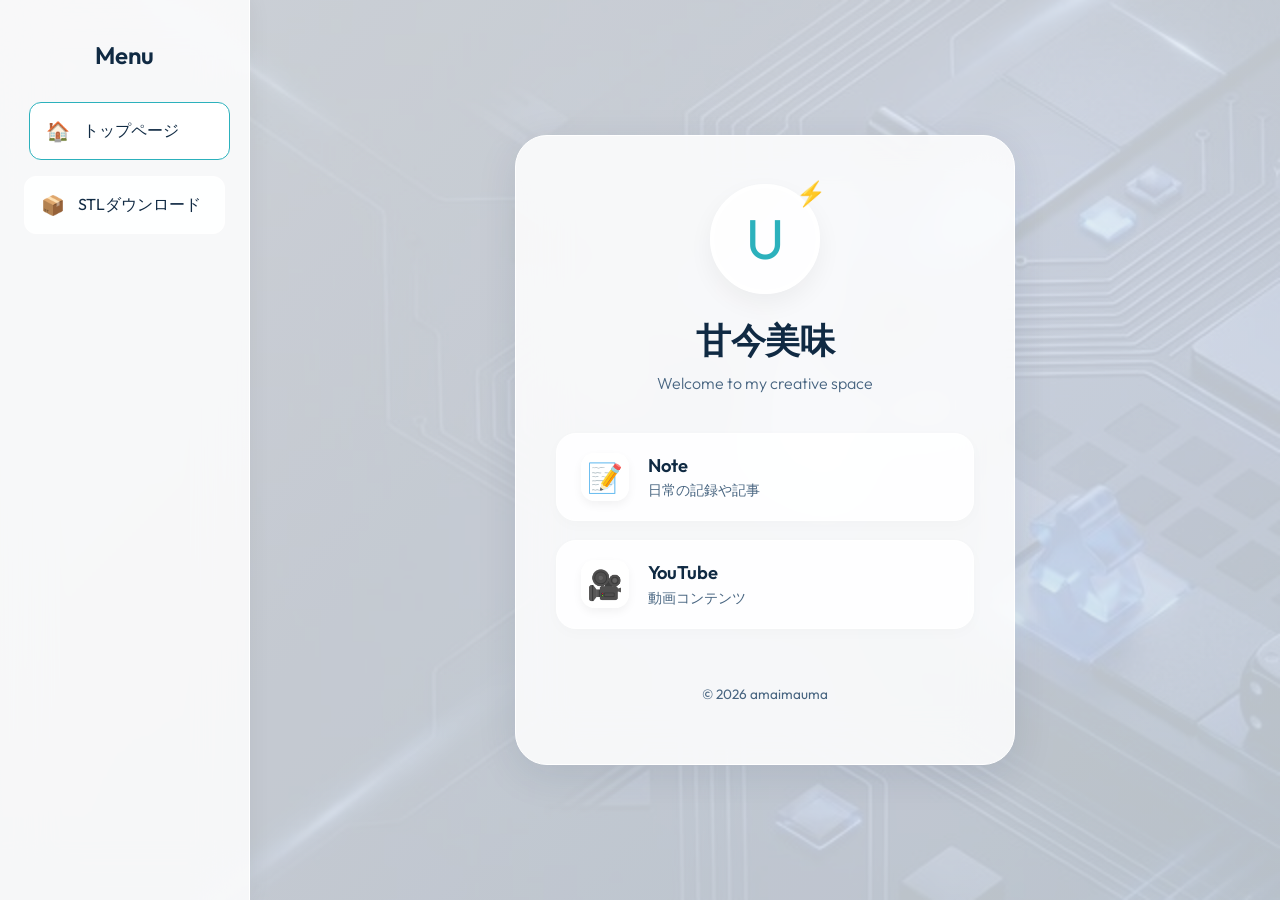
==== index.html @ 66b207bc "STLファイルのダウンロードページ追加" ====
<!DOCTYPE html>
<html lang="ja">

<head>
  <meta charset="UTF-8">
  <meta name="viewport" content="width=device-width, initial-scale=1.0">
  <title>甘今美味の個人サイト</title>
  <link rel="icon" type="image/png" href="favicon.png">
  <link rel="stylesheet" href="style.css">
  <link href="https://fonts.googleapis.com/css2?family=Outfit:wght@300;400;600&display=swap" rel="stylesheet">
</head>

<body>
  <!-- 背景画像 -->
  <div class="background"></div>
  <div class="app-wrapper">
    <aside class="sidebar">
      <h2 class="sidebar-title">Menu</h2>
      <nav>
        <ul class="nav-links">
          <li><a href="index.html" class="active"><span class="nav-icon">🏠</span> トップページ</a></li>
          <li><a href="stl.html"><span class="nav-icon">📦</span> STLダウンロード</a></li>
        </ul>
      </nav>
    </aside>

    <main class="main-content">
      <div class="container">
        <header>
          <div class="profile-img">
            <span>U</span>
          </div>
          <h1>甘今美味</h1>
          <p class="subtitle">Welcome to my creative space</p>
        </header>

        <main>
          <ul class="links" id="links"></ul>
        </main>

        <footer>
          <p>© 2026 amaimauma</p>
        </footer>
    </main>
  </div>

  <script>
    const links = [
      { name: "Note", url: "https://note.com/umeda1230", desc: "日常の記録や記事", icon: "📝" },
      { name: "YouTube", url: "https://www.youtube.com/@uma1230-xxxe/videos", desc: "動画コンテンツ", icon: "🎥" }
    ];

    const container = document.getElementById('links');
    links.forEach((link, index) => {
      const li = document.createElement('li');
      li.className = 'link-item';
      li.style.animationDelay = `${index * 0.15}s`;

      const a = document.createElement('a');
      a.href = link.url;
      a.target = '_blank';
      a.rel = 'noopener noreferrer';

      const iconSpan = document.createElement('span');
      iconSpan.className = 'link-icon';
      iconSpan.textContent = link.icon || '🔗';

      const contentDiv = document.createElement('div');
      contentDiv.className = 'link-content';

      const title = document.createElement('h2');
      title.textContent = link.name;

      const desc = document.createElement('p');
      desc.textContent = link.desc || '';

      contentDiv.appendChild(title);
      contentDiv.appendChild(desc);

      a.appendChild(iconSpan);
      a.appendChild(contentDiv);
      li.appendChild(a);
      container.appendChild(li);
    });
  </script>
</body>

</html>
---- style.css ----
/* Global Styles */
:root {
  --bg-gradient: linear-gradient(135deg, #f0f4f8 0%, #d9e2ec 100%);
  --text-main: #102a43;
  --text-muted: #486581;
  --glass-bg: rgba(255, 255, 255, 0.85);
  --glass-border: rgba(255, 255, 255, 1);
  --glass-shadow: 0 10px 40px rgba(16, 42, 67, 0.1);
  --accent: #2cb1bc;
  --link-bg: rgba(255, 255, 255, 0.9);
  --link-hover-bg: rgba(255, 255, 255, 1);
}

@media (prefers-color-scheme: dark) {
  :root {
    --bg-gradient: linear-gradient(135deg, #091321 0%, #030812 100%);
    --text-main: #f0f4f8;
    --text-muted: #9fb3c8;
    --glass-bg: rgba(16, 25, 40, 0.6);
    --glass-border: rgba(255, 255, 255, 0.15);
    --glass-shadow: 0 10px 40px rgba(0, 0, 0, 0.8);
    --accent: #62dced;
    --link-bg: rgba(20, 35, 55, 0.7);
    --link-hover-bg: rgba(30, 50, 75, 0.9);
  }
}

* {
  box-sizing: border-box;
}

html,
body {
  margin: 0;
  padding: 0;
  font-family: 'Outfit', sans-serif;
  background: var(--bg-gradient);
  color: var(--text-main);
  min-height: 100vh;
  overflow-x: hidden;
  position: relative;
  transition: background 0.5s ease;
}

/* Background Image */
.background {
  position: fixed;
  top: 0;
  left: 0;
  width: 100vw;
  height: 100vh;
  z-index: 0;
  pointer-events: none;
  background-image: url('assets/tech_bg.png');
  background-size: cover;
  background-position: center;
  background-repeat: no-repeat;
  opacity: 0.15;
}

@media (prefers-color-scheme: dark) {
  .background {
    opacity: 0.4;
  }
}

/* Container */
.container {
  width: 100%;
  max-width: 500px;
  background: var(--glass-bg);
  backdrop-filter: blur(25px);
  -webkit-backdrop-filter: blur(25px);
  border: 1px solid var(--glass-border);
  border-radius: 32px;
  padding: 3rem 2.5rem;
  box-shadow: var(--glass-shadow);
  text-align: center;
  z-index: 1;
  animation: fadeIn 1.2s cubic-bezier(0.2, 0.8, 0.2, 1);
  position: relative;
  overflow: hidden;
}

@keyframes fadeIn {
  from {
    opacity: 0;
    transform: translateY(40px) scale(0.95);
  }

  to {
    opacity: 1;
    transform: translateY(0) scale(1);
  }
}

/* Header */
.profile-img {
  width: 110px;
  height: 110px;
  margin: 0 auto 1.5rem;
  border-radius: 50%;
  background: var(--glass-bg);
  display: flex;
  justify-content: center;
  align-items: center;
  font-size: 3.5rem;
  color: var(--accent);
  box-shadow: 0 10px 25px rgba(0, 0, 0, 0.05);
  border: 4px solid var(--glass-border);
  position: relative;
  transition: transform 0.4s ease;
}

.profile-img:hover {
  transform: rotate(5deg) scale(1.05);
}

.profile-img::before {
  content: '⚡';
  /* Tech/Game Icon */
  position: absolute;
  top: -10px;
  right: -10px;
  font-size: 1.5rem;
  animation: pulse 2s infinite alternate;
}

@keyframes pulse {
  from {
    transform: scale(1);
  }

  to {
    transform: scale(1.2);
  }
}

h1 {
  font-size: 2.2rem;
  margin: 0 0 0.5rem;
  font-weight: 600;
  letter-spacing: -0.5px;
}

.subtitle {
  margin: 0 0 2.5rem;
  font-size: 1rem;
  color: var(--text-muted);
  font-weight: 300;
}

/* Links */
ul.links {
  list-style: none;
  padding: 0;
  margin: 0;
  display: flex;
  flex-direction: column;
  gap: 1.2rem;
}

li.link-item {
  opacity: 0;
  animation: slideUp 0.8s cubic-bezier(0.2, 0.8, 0.2, 1) forwards;
}

@keyframes slideUp {
  from {
    opacity: 0;
    transform: translateY(20px);
  }

  to {
    opacity: 1;
    transform: translateY(0);
  }
}

li.link-item a {
  display: flex;
  align-items: center;
  background: var(--link-bg);
  border: 1px solid var(--glass-border);
  border-radius: 20px;
  padding: 1.2rem 1.5rem;
  text-decoration: none;
  color: var(--text-main);
  transition: all 0.3s cubic-bezier(0.25, 0.8, 0.25, 1);
  position: relative;
  text-align: left;
  box-shadow: 0 4px 15px rgba(0, 0, 0, 0.02);
  overflow: hidden;
}

li.link-item a:hover {
  transform: translateY(-5px);
  box-shadow: 0 15px 30px rgba(0, 0, 0, 0.08);
  background: var(--link-hover-bg);
  border-color: var(--accent);
}

/* Ripple effect on hover */
li.link-item a::after {
  content: '';
  position: absolute;
  top: 50%;
  left: 50%;
  width: 0;
  height: 0;
  background: radial-gradient(circle, rgba(255, 255, 255, 0.6) 0%, transparent 70%);
  transform: translate(-50%, -50%);
  border-radius: 50%;
  opacity: 0;
  transition: width 0.6s ease, height 0.6s ease, opacity 0.6s ease;
  z-index: 0;
}

@media (prefers-color-scheme: dark) {
  li.link-item a::after {
    background: radial-gradient(circle, rgba(98, 220, 237, 0.15) 0%, transparent 70%);
  }
}

li.link-item a:hover::after {
  width: 350px;
  height: 350px;
  opacity: 1;
}

.link-icon,
.link-content {
  position: relative;
  z-index: 1;
}

.link-icon {
  font-size: 1.8rem;
  margin-right: 1.2rem;
  display: flex;
  align-items: center;
  justify-content: center;
  width: 48px;
  height: 48px;
  background: var(--glass-bg);
  border-radius: 14px;
  box-shadow: 0 4px 10px rgba(0, 0, 0, 0.05);
  transition: transform 0.3s ease;
}

li.link-item a:hover .link-icon {
  transform: scale(1.1) rotate(-5deg);
}

.link-content {
  flex: 1;
}

li.link-item h2 {
  font-size: 1.15rem;
  margin: 0 0 0.3rem;
  font-weight: 600;
}

li.link-item p {
  margin: 0;
  font-size: 0.9rem;
  color: var(--text-muted);
  font-weight: 300;
}

/* Footer */
footer {
  margin-top: 3.5rem;
  font-size: 0.85rem;
  color: var(--text-muted);
}

/* Responsive */
@media (max-width: 480px) {
  .container {
    padding: 2.5rem 1.5rem;
    border-radius: 24px;
  }

  h1 {
    font-size: 1.8rem;
  }

  .profile-img {
    width: 90px;
    height: 90px;
    font-size: 2.8rem;
    margin-bottom: 1rem;
  }

  li.link-item a {
    padding: 1rem;
  }

  .link-icon {
    width: 40px;
    height: 40px;
    font-size: 1.5rem;
    margin-right: 1rem;
  }
}

/* App Layout & Sidebar */
.app-wrapper {
  display: flex;
  width: 100vw;
  min-height: 100vh;
  position: relative;
  z-index: 1;
}

.sidebar {
  width: 250px;
  background: var(--glass-bg);
  backdrop-filter: blur(25px);
  -webkit-backdrop-filter: blur(25px);
  border-right: 1px solid var(--glass-border);
  padding: 2.5rem 1.5rem;
  box-shadow: 2px 0 20px rgba(0, 0, 0, 0.05);
  display: flex;
  flex-direction: column;
  z-index: 2;
}

.sidebar-title {
  font-size: 1.5rem;
  font-weight: 600;
  margin-top: 0;
  margin-bottom: 2rem;
  text-align: center;
  color: var(--text-main);
}

.nav-links {
  list-style: none;
  padding: 0;
  margin: 0;
  display: flex;
  flex-direction: column;
  gap: 1rem;
}

.nav-links li a {
  display: flex;
  align-items: center;
  padding: 1rem;
  text-decoration: none;
  color: var(--text-main);
  background: var(--link-bg);
  border: 1px solid var(--glass-border);
  border-radius: 12px;
  transition: all 0.3s ease;
  font-weight: 400;
}

.nav-links li a:hover,
.nav-links li a.active {
  background: var(--link-hover-bg);
  border-color: var(--accent);
  transform: translateX(5px);
}

.nav-icon {
  margin-right: 0.8rem;
  font-size: 1.2rem;
}

.main-content {
  flex: 1;
  display: flex;
  justify-content: center;
  align-items: center;
  padding: 2rem;
  position: relative;
  z-index: 1;
}

/* Download Section */
.download-section {
  text-align: left;
  margin-top: 2rem;
  background: rgba(255, 255, 255, 0.4);
  padding: 1.5rem;
  border-radius: 16px;
  border: 1px solid var(--glass-border);
}

@media (prefers-color-scheme: dark) {
  .download-section {
    background: rgba(0, 0, 0, 0.2);
  }
}

.download-section h2 {
  font-size: 1.2rem;
  margin-top: 0;
  margin-bottom: 0.5rem;
}

.download-section p {
  font-size: 0.95rem;
  color: var(--text-muted);
  line-height: 1.5;
  margin-bottom: 1.5rem;
}

.download-btn {
  display: inline-block;
  background: var(--accent);
  color: #fff;
  padding: 1rem 1.5rem;
  border-radius: 12px;
  text-decoration: none;
  font-weight: 600;
  transition: all 0.3s ease;
  box-shadow: 0 4px 15px rgba(44, 177, 188, 0.3);
  text-align: center;
  width: 100%;
}

.download-btn:hover {
  transform: translateY(-2px);
  box-shadow: 0 6px 20px rgba(44, 177, 188, 0.4);
}

/* Responsive tweaks */
@media (max-width: 768px) {
  .app-wrapper {
    flex-direction: column;
  }

  .sidebar {
    width: 100%;
    border-right: none;
    border-bottom: 1px solid var(--glass-border);
    padding: 1.5rem;
  }

  .nav-links {
    flex-direction: row;
    justify-content: center;
    flex-wrap: wrap;
  }

  .nav-links li a {
    padding: 0.8rem 1.2rem;
  }

  .main-content {
    padding: 1rem;
  }
}
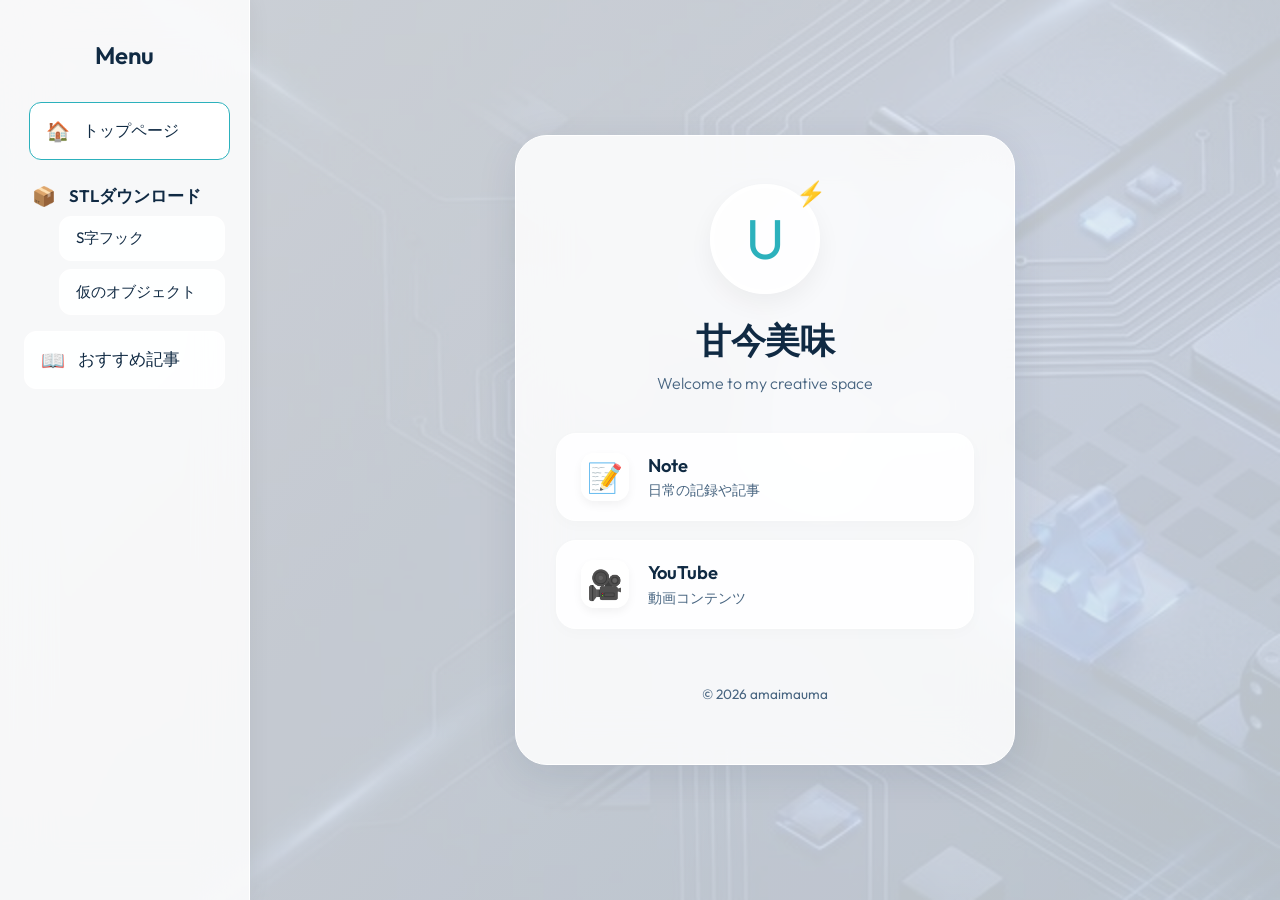
==== commit 9af66eb0: "noteの記事一覧ページを作成" ====
--- a/index.html
+++ b/index.html
@@ -19,7 +19,16 @@
       <nav>
         <ul class="nav-links">
           <li><a href="index.html" class="active"><span class="nav-icon">🏠</span> トップページ</a></li>
-          <li><a href="stl.html"><span class="nav-icon">📦</span> STLダウンロード</a></li>
+          <li class="nav-group">
+            <div class="nav-group-title"><span class="nav-icon">📦</span> STLダウンロード</div>
+            <ul class="sub-nav-links">
+              <li><a href="stl.html">S字フック</a></li>
+              <li><a href="dummy.html">仮のオブジェクト</a></li>
+            </ul>
+          </li>
+          <li class="nav-group">
+            <a href="articles.html" class="nav-group-title"><span class="nav-icon">📖</span> おすすめ記事</a>
+          </li>
         </ul>
       </nav>
     </aside>
@@ -44,6 +53,7 @@
     </main>
   </div>
 
+  <script src="articles.js"></script>
   <script>
     const links = [
       { name: "Note", url: "https://note.com/umeda1230", desc: "日常の記録や記事", icon: "📝" },
--- a/style.css
+++ b/style.css
@@ -371,6 +371,40 @@
   font-size: 1.2rem;
 }
 
+.nav-group {
+  display: flex;
+  flex-direction: column;
+}
+
+.nav-group-title {
+  display: flex;
+  align-items: center;
+  padding: 0.5rem 1rem 0.5rem 0.5rem;
+  color: var(--text-main);
+  font-weight: 600;
+  font-size: 1.05rem;
+  text-decoration: none;
+  transition: all 0.3s ease;
+}
+
+a.nav-group-title:hover {
+  color: var(--accent);
+}
+
+.sub-nav-links {
+  list-style: none;
+  padding: 0 0 0 2.2rem;
+  margin: 0;
+  display: flex;
+  flex-direction: column;
+  gap: 0.5rem;
+}
+
+.sub-nav-links li a {
+  padding: 0.7rem 1rem;
+  font-size: 0.95rem;
+}
+
 .main-content {
   flex: 1;
   display: flex;
@@ -455,4 +489,64 @@
   .main-content {
     padding: 1rem;
   }
+}
+
+/* Articles Page Grid */
+.articles-grid {
+  display: flex;
+  flex-direction: column;
+  gap: 1rem;
+  margin-top: 2rem;
+  width: 100%;
+}
+
+.article-card {
+  display: flex;
+  flex-direction: row;
+  align-items: center;
+  gap: 1.2rem;
+  background: var(--link-bg);
+  border: 1px solid var(--glass-border);
+  border-radius: 16px;
+  padding: 1rem;
+  text-decoration: none;
+  color: var(--text-main);
+  transition: all 0.3s ease;
+  box-shadow: 0 4px 15px rgba(0, 0, 0, 0.02);
+  text-align: left;
+}
+
+.article-card:hover {
+  transform: translateY(-3px);
+  background: var(--link-hover-bg);
+  border-color: var(--accent);
+}
+
+.article-thumbnail {
+  width: 100px;
+  height: 70px;
+  object-fit: cover;
+  border-radius: 8px;
+  flex-shrink: 0;
+  background: var(--glass-bg);
+}
+
+.article-info {
+  display: flex;
+  flex-direction: column;
+  justify-content: center;
+  flex: 1;
+}
+
+.article-card h3 {
+  margin: 0 0 0.4rem 0;
+  font-size: 1.05rem;
+  font-weight: 600;
+  line-height: 1.4;
+}
+
+.article-date {
+  font-size: 0.85rem;
+  color: var(--text-muted);
+  margin: 0;
 }
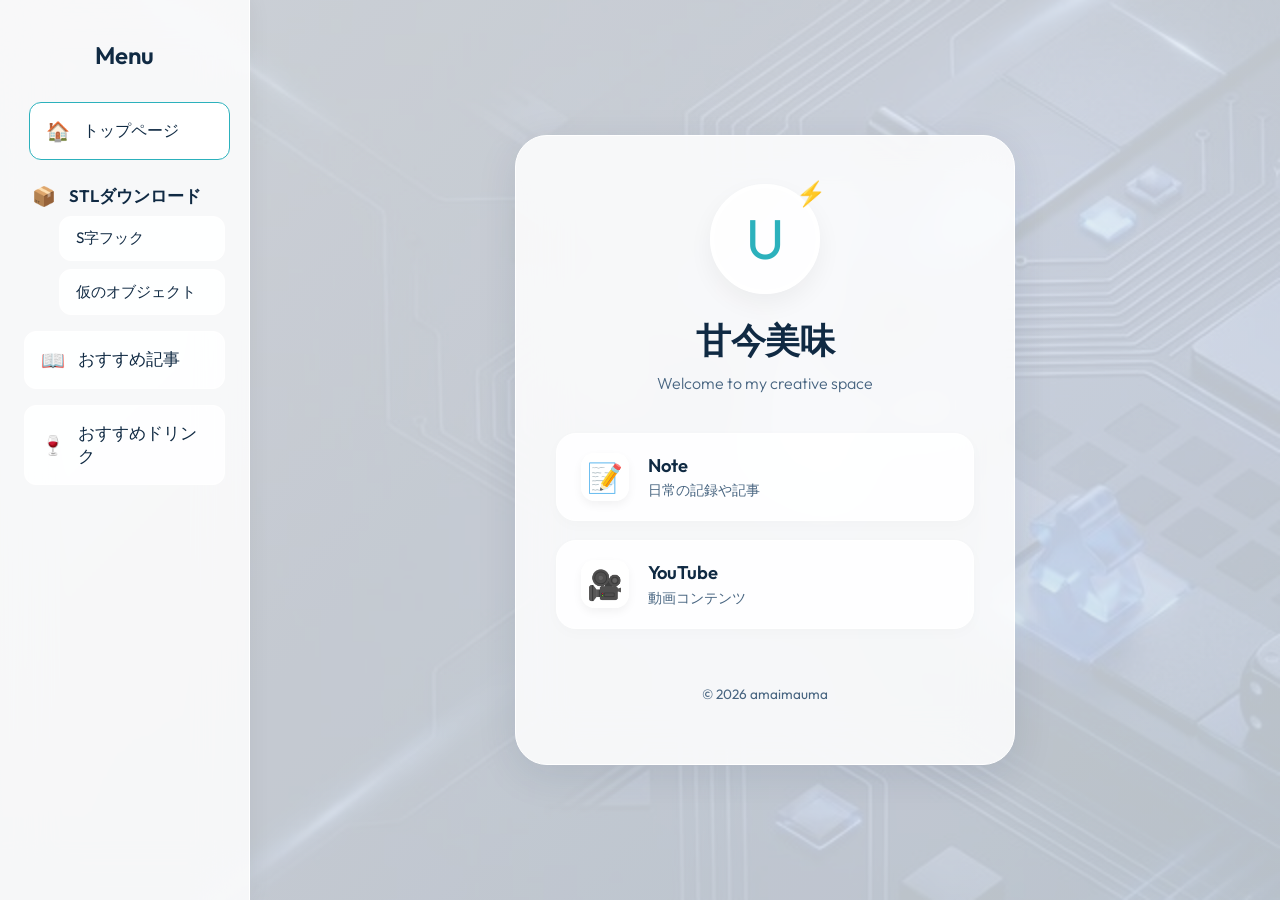
==== commit 93a0f057: "飲み物紹介ページを追加" ====
--- a/index.html
+++ b/index.html
@@ -28,6 +28,9 @@
           </li>
           <li class="nav-group">
             <a href="articles.html" class="nav-group-title"><span class="nav-icon">📖</span> おすすめ記事</a>
+          </li>
+          <li class="nav-group">
+            <a href="drinks.html" class="nav-group-title"><span class="nav-icon">🍷</span> おすすめドリンク</a>
           </li>
         </ul>
       </nav>
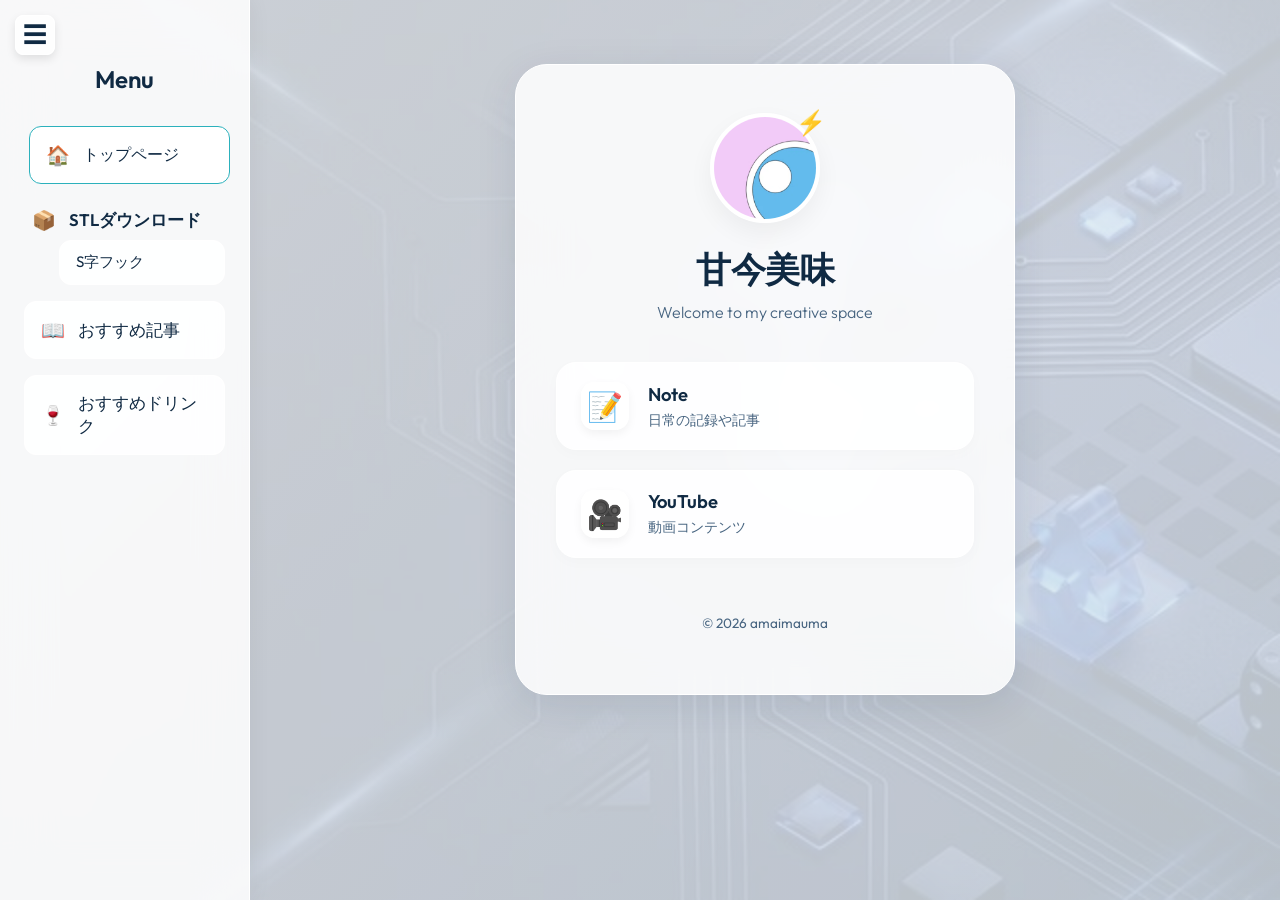
==== commit 8cf00940: "トップページのアイコンを変更" ====
--- a/index.html
+++ b/index.html
@@ -14,33 +14,11 @@
   <!-- 背景画像 -->
   <div class="background"></div>
   <div class="app-wrapper">
-    <aside class="sidebar">
-      <h2 class="sidebar-title">Menu</h2>
-      <nav>
-        <ul class="nav-links">
-          <li><a href="index.html" class="active"><span class="nav-icon">🏠</span> トップページ</a></li>
-          <li class="nav-group">
-            <div class="nav-group-title"><span class="nav-icon">📦</span> STLダウンロード</div>
-            <ul class="sub-nav-links">
-              <li><a href="stl.html">S字フック</a></li>
-              <li><a href="dummy.html">仮のオブジェクト</a></li>
-            </ul>
-          </li>
-          <li class="nav-group">
-            <a href="articles.html" class="nav-group-title"><span class="nav-icon">📖</span> おすすめ記事</a>
-          </li>
-          <li class="nav-group">
-            <a href="drinks.html" class="nav-group-title"><span class="nav-icon">🍷</span> おすすめドリンク</a>
-          </li>
-        </ul>
-      </nav>
-    </aside>
-
     <main class="main-content">
       <div class="container">
         <header>
           <div class="profile-img">
-            <span>U</span>
+            <img src="assets/icon.webp" alt="U">
           </div>
           <h1>甘今美味</h1>
           <p class="subtitle">Welcome to my creative space</p>
@@ -56,7 +34,6 @@
     </main>
   </div>
 
-  <script src="articles.js"></script>
   <script>
     const links = [
       { name: "Note", url: "https://note.com/umeda1230", desc: "日常の記録や記事", icon: "📝" },
@@ -96,6 +73,7 @@
       container.appendChild(li);
     });
   </script>
+  <script src="sidebar.js"></script>
 </body>
 
 </html>
--- a/style.css
+++ b/style.css
@@ -68,6 +68,7 @@
 .container {
   width: 100%;
   max-width: 500px;
+  margin: 0 auto;
   background: var(--glass-bg);
   backdrop-filter: blur(25px);
   -webkit-backdrop-filter: blur(25px);
@@ -114,6 +115,13 @@
 
 .profile-img:hover {
   transform: rotate(5deg) scale(1.05);
+}
+
+.profile-img img {
+  width: 100%;
+  height: 100%;
+  object-fit: cover;
+  border-radius: 50%;
 }
 
 .profile-img::before {
@@ -310,22 +318,32 @@
 .app-wrapper {
   display: flex;
   width: 100vw;
-  min-height: 100vh;
+  height: 100vh;
   position: relative;
   z-index: 1;
+  overflow: hidden;
 }
 
 .sidebar {
   width: 250px;
+  height: 100vh;
+  overflow-y: auto;
   background: var(--glass-bg);
   backdrop-filter: blur(25px);
   -webkit-backdrop-filter: blur(25px);
   border-right: 1px solid var(--glass-border);
-  padding: 2.5rem 1.5rem;
+  padding: 4rem 1.5rem 2.5rem;
+  /* Increased top padding for hamburger */
   box-shadow: 2px 0 20px rgba(0, 0, 0, 0.05);
   display: flex;
   flex-direction: column;
-  z-index: 2;
+  z-index: 10;
+  transition: margin-left 0.3s ease, transform 0.3s ease;
+  flex-shrink: 0;
+}
+
+.sidebar.closed {
+  margin-left: -250px;
 }
 
 .sidebar-title {
@@ -407,12 +425,13 @@
 
 .main-content {
   flex: 1;
-  display: flex;
-  justify-content: center;
-  align-items: center;
-  padding: 2rem;
+  display: block;
+  padding: 4rem 2rem 2rem;
+  /* Increased top padding for hamburger */
   position: relative;
   z-index: 1;
+  height: 100vh;
+  overflow-y: auto;
 }
 
 /* Download Section */
@@ -463,31 +482,66 @@
   box-shadow: 0 6px 20px rgba(44, 177, 188, 0.4);
 }
 
+/* Hamburger Menu */
+.hamburger-btn {
+  position: fixed;
+  top: 15px;
+  left: 15px;
+  z-index: 100;
+  background: var(--glass-bg);
+  border: 1px solid var(--glass-border);
+  border-radius: 8px;
+  width: 40px;
+  height: 40px;
+  font-size: 1.5rem;
+  cursor: pointer;
+  display: flex;
+  align-items: center;
+  justify-content: center;
+  color: var(--text-main);
+  box-shadow: 0 4px 10px rgba(0, 0, 0, 0.1);
+  transition: all 0.3s ease;
+  backdrop-filter: blur(10px);
+  -webkit-backdrop-filter: blur(10px);
+}
+
+.hamburger-btn:hover {
+  background: var(--link-hover-bg);
+}
+
 /* Responsive tweaks */
 @media (max-width: 768px) {
   .app-wrapper {
+    flex-direction: row;
+  }
+
+  .sidebar {
+    position: fixed;
+    top: 0;
+    left: 0;
+    width: 250px;
+    height: 100vh;
+    z-index: 50;
+  }
+
+  .sidebar.closed {
+    margin-left: 0;
+    transform: translateX(-100%);
+  }
+
+  .nav-links {
     flex-direction: column;
-  }
-
-  .sidebar {
+    justify-content: flex-start;
+    flex-wrap: nowrap;
+  }
+
+  .nav-links li a {
+    padding: 1rem;
+  }
+
+  .main-content {
+    padding: 4rem 1rem 1rem;
     width: 100%;
-    border-right: none;
-    border-bottom: 1px solid var(--glass-border);
-    padding: 1.5rem;
-  }
-
-  .nav-links {
-    flex-direction: row;
-    justify-content: center;
-    flex-wrap: wrap;
-  }
-
-  .nav-links li a {
-    padding: 0.8rem 1.2rem;
-  }
-
-  .main-content {
-    padding: 1rem;
   }
 }
 
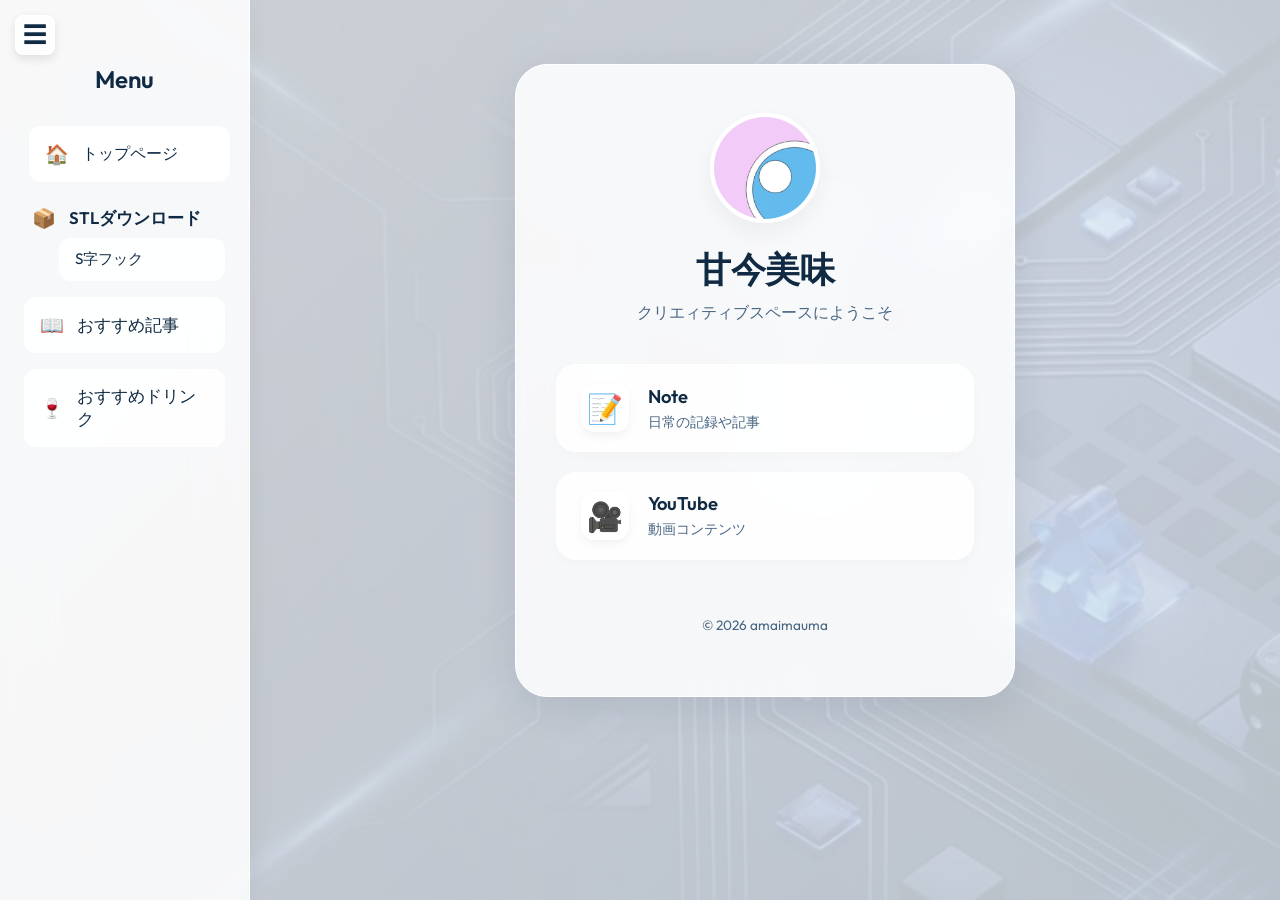
==== commit a6a0f0fe: "UIの軽微な修正" ====
--- a/index.html
+++ b/index.html
@@ -21,7 +21,7 @@
             <img src="assets/icon.webp" alt="U">
           </div>
           <h1>甘今美味</h1>
-          <p class="subtitle">Welcome to my creative space</p>
+          <p class="subtitle">クリエィティブスペースにようこそ</p>
         </header>
 
         <main>
--- a/style.css
+++ b/style.css
@@ -124,25 +124,6 @@
   border-radius: 50%;
 }
 
-.profile-img::before {
-  content: '⚡';
-  /* Tech/Game Icon */
-  position: absolute;
-  top: -10px;
-  right: -10px;
-  font-size: 1.5rem;
-  animation: pulse 2s infinite alternate;
-}
-
-@keyframes pulse {
-  from {
-    transform: scale(1);
-  }
-
-  to {
-    transform: scale(1.2);
-  }
-}
 
 h1 {
   font-size: 2.2rem;
@@ -371,7 +352,7 @@
   text-decoration: none;
   color: var(--text-main);
   background: var(--link-bg);
-  border: 1px solid var(--glass-border);
+  border: none;
   border-radius: 12px;
   transition: all 0.3s ease;
   font-weight: 400;
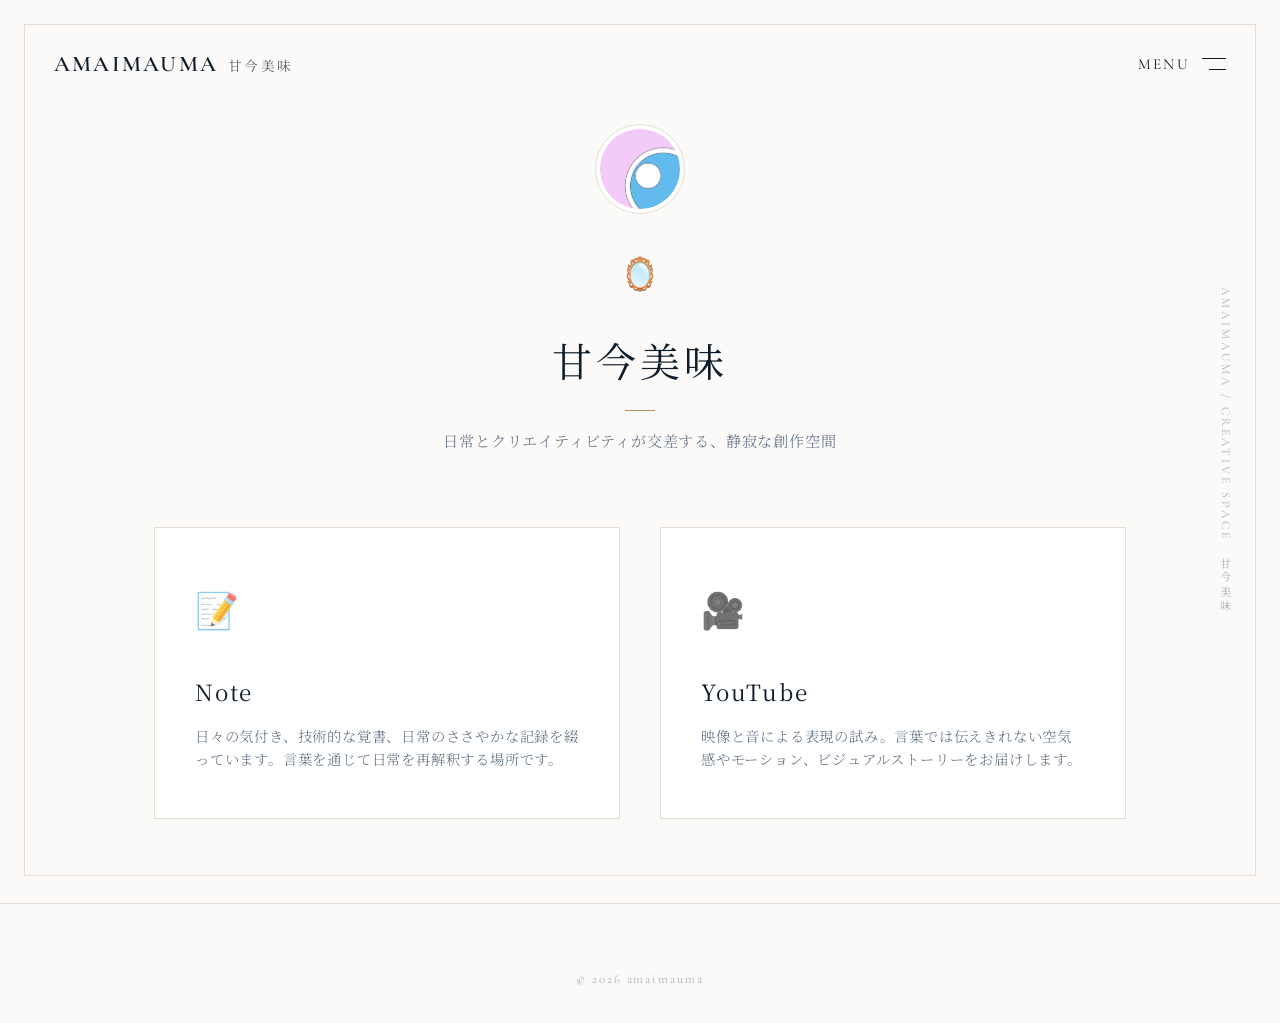
==== commit 61e4377d: "デザインを一新" ====
--- a/index.html
+++ b/index.html
@@ -4,59 +4,64 @@
 <head>
   <meta charset="UTF-8">
   <meta name="viewport" content="width=device-width, initial-scale=1.0">
-  <title>甘今美味の個人サイト</title>
+  <title>甘今美味 — クリエイティブスペース</title>
   <link rel="icon" type="image/png" href="favicon.png">
   <link rel="stylesheet" href="style.css">
-  <link href="https://fonts.googleapis.com/css2?family=Outfit:wght@300;400;600&display=swap" rel="stylesheet">
 </head>
 
 <body>
-  <!-- 背景画像 -->
-  <div class="background"></div>
   <div class="app-wrapper">
     <main class="main-content">
-      <div class="container">
-        <header>
-          <div class="profile-img">
-            <img src="assets/icon.webp" alt="U">
-          </div>
-          <h1>甘今美味</h1>
-          <p class="subtitle">クリエィティブスペースにようこそ</p>
-        </header>
+      <!-- ページ導入部 (和モダンデザイン) -->
+      <div class="page-intro">
+        <div class="profile-img-wrap" style="width: 90px; height: 90px; margin: 0 auto 1.8rem; border-radius: 50%; overflow: hidden; border: 1px solid var(--border-color); padding: 4px; background: var(--bg-card); transition: transform 0.6s ease;">
+          <img src="assets/icon.webp" alt="甘今美味" style="width: 100%; height: 100%; object-fit: cover; border-radius: 50%;">
+        </div>
+        <span class="page-intro-icon">🪞</span>
+        <h1>甘今美味</h1>
+        <p class="subtitle">日常とクリエイティビティが交差する、静寂な創作空間</p>
+      </div>
 
-        <main>
-          <ul class="links" id="links"></ul>
-        </main>
+      <!-- リンクグリッド -->
+      <div class="links-grid" id="links-container"></div>
+    </main>
 
-        <footer>
-          <p>© 2026 amaimauma</p>
-        </footer>
-    </main>
+    <footer>
+      <p>© 2026 amaimauma</p>
+    </footer>
   </div>
 
   <script>
     const links = [
-      { name: "Note", url: "https://note.com/umeda1230", desc: "日常の記録や記事", icon: "📝" },
-      { name: "YouTube", url: "https://www.youtube.com/@uma1230-xxxe/videos", desc: "動画コンテンツ", icon: "🎥" }
+      { 
+        name: "Note", 
+        url: "https://note.com/umeda1230", 
+        desc: "日々の気付き、技術的な覚書、日常のささやかな記録を綴っています。言葉を通じて日常を再解釈する場所です。", 
+        icon: "📝" 
+      },
+      { 
+        name: "YouTube", 
+        url: "https://www.youtube.com/@uma1230-xxxe/videos", 
+        desc: "映像と音による表現の試み。言葉では伝えきれない空気感やモーション、ビジュアルストーリーをお届けします。", 
+        icon: "🎥" 
+      }
     ];
 
-    const container = document.getElementById('links');
+    const container = document.getElementById('links-container');
     links.forEach((link, index) => {
-      const li = document.createElement('li');
-      li.className = 'link-item';
-      li.style.animationDelay = `${index * 0.15}s`;
+      const cardWrap = document.createElement('div');
+      cardWrap.className = 'link-card-wrap';
+      cardWrap.style.animationDelay = `${index * 0.15}s`;
 
       const a = document.createElement('a');
       a.href = link.url;
       a.target = '_blank';
       a.rel = 'noopener noreferrer';
+      a.className = 'link-card';
 
       const iconSpan = document.createElement('span');
-      iconSpan.className = 'link-icon';
+      iconSpan.className = 'link-card-icon';
       iconSpan.textContent = link.icon || '🔗';
-
-      const contentDiv = document.createElement('div');
-      contentDiv.className = 'link-content';
 
       const title = document.createElement('h2');
       title.textContent = link.name;
@@ -64,13 +69,11 @@
       const desc = document.createElement('p');
       desc.textContent = link.desc || '';
 
-      contentDiv.appendChild(title);
-      contentDiv.appendChild(desc);
-
       a.appendChild(iconSpan);
-      a.appendChild(contentDiv);
-      li.appendChild(a);
-      container.appendChild(li);
+      a.appendChild(title);
+      a.appendChild(desc);
+      cardWrap.appendChild(a);
+      container.appendChild(cardWrap);
     });
   </script>
   <script src="sidebar.js"></script>
--- a/style.css
+++ b/style.css
@@ -1,587 +1,792 @@
-/* Global Styles */
+/* ==========================================================================
+   Global Web Design System - Chugai Toen Inspired (和モダン・プレミアム)
+   ========================================================================== */
+
+@import url('https://fonts.googleapis.com/css2?family=Cormorant+Garamond:ital,wght@0,300;0,400;0,600;1,300&family=Noto+Serif+JP:wght@300;400;600&display=swap');
+
 :root {
-  --bg-gradient: linear-gradient(135deg, #f0f4f8 0%, #d9e2ec 100%);
-  --text-main: #102a43;
-  --text-muted: #486581;
-  --glass-bg: rgba(255, 255, 255, 0.85);
-  --glass-border: rgba(255, 255, 255, 1);
-  --glass-shadow: 0 10px 40px rgba(16, 42, 67, 0.1);
-  --accent: #2cb1bc;
-  --link-bg: rgba(255, 255, 255, 0.9);
-  --link-hover-bg: rgba(255, 255, 255, 1);
+  /* Colors - Inspired by traditional Japanese pottery (藍・白・金) */
+  --bg-primary: #fbfaf8;      /* 陶磁器の素地のような温かみのあるオフホワイト */
+  --bg-secondary: #f4f1eb;    /* やや濃い目のベージュ・砂肌色 */
+  --bg-card: #ffffff;         /* カード用の純白 */
+  --text-primary: #0f1c2b;    /* 染付の深い藍色・鉄紺 */
+  --text-muted: #5e6d82;      /* 薄墨色・藍鼠 */
+  --accent: #b69255;          /* 金彩を思わせる上品なゴールド */
+  --accent-light: #e6dfd1;    /* 薄い金砂子 */
+  --border-color: #e3ded6;    /* 繊細な極細境界線 */
+  --border-hover: #b69255;
+  --overlay-bg: rgba(251, 250, 248, 0.96); /* メニュー用オーバーレイ背景 */
+
+  /* Fonts */
+  --font-serif: 'Noto Serif JP', 'Georgia', serif;
+  --font-sans: 'Outfit', 'Helvetica Neue', Arial, sans-serif;
+  --font-english: 'Cormorant Garamond', 'Georgia', serif;
+
+  /* Spacing */
+  --frame-margin: 24px;
 }
 
 @media (prefers-color-scheme: dark) {
   :root {
-    --bg-gradient: linear-gradient(135deg, #091321 0%, #030812 100%);
-    --text-main: #f0f4f8;
-    --text-muted: #9fb3c8;
-    --glass-bg: rgba(16, 25, 40, 0.6);
-    --glass-border: rgba(255, 255, 255, 0.15);
-    --glass-shadow: 0 10px 40px rgba(0, 0, 0, 0.8);
-    --accent: #62dced;
-    --link-bg: rgba(20, 35, 55, 0.7);
-    --link-hover-bg: rgba(30, 50, 75, 0.9);
-  }
-}
-
+    --bg-primary: #0a0e14;    /* 深みのある漆黒・藍鉄 */
+    --bg-secondary: #121820;  /* 落ち着いた黒紺 */
+    --bg-card: #161e29;       /* ダークトーンのカード背景 */
+    --text-primary: #e6ebf2;  /* 月白 */
+    --text-muted: #8ea0b5;    /* 藍鼠 */
+    --accent: #d4b170;        /* 艶やかな金 */
+    --accent-light: #322c22;
+    --border-color: #202d3c;  /* 闇に溶ける境界線 */
+    --border-hover: #d4b170;
+    --overlay-bg: rgba(10, 14, 20, 0.97);
+  }
+}
+
+@media (max-width: 768px) {
+  :root {
+    --frame-margin: 12px;
+  }
+}
+
+/* Base Styles */
 * {
   box-sizing: border-box;
-}
-
-html,
-body {
   margin: 0;
   padding: 0;
-  font-family: 'Outfit', sans-serif;
-  background: var(--bg-gradient);
-  color: var(--text-main);
+}
+
+html, body {
+  background-color: var(--bg-primary);
+  color: var(--text-primary);
+  font-family: var(--font-serif);
+  font-weight: 300;
+  line-height: 1.8;
+  letter-spacing: 0.05em;
   min-height: 100vh;
   overflow-x: hidden;
-  position: relative;
-  transition: background 0.5s ease;
-}
-
-/* Background Image */
-.background {
+  transition: background-color 0.6s cubic-bezier(0.25, 1, 0.5, 1),
+              color 0.6s cubic-bezier(0.25, 1, 0.5, 1);
+}
+
+/* 額縁フレーム (Border Frame) */
+.page-frame {
+  position: fixed;
+  top: var(--frame-margin);
+  bottom: var(--frame-margin);
+  left: var(--frame-margin);
+  right: var(--frame-margin);
+  border: 1px solid var(--border-color);
+  pointer-events: none;
+  z-index: 99;
+  transition: border-color 0.6s ease;
+}
+
+/* 背景用の薄いグリッドまたは和の装飾 */
+.background-decoration {
   position: fixed;
   top: 0;
   left: 0;
   width: 100vw;
   height: 100vh;
-  z-index: 0;
+  z-index: -1;
   pointer-events: none;
-  background-image: url('assets/tech_bg.png');
-  background-size: cover;
-  background-position: center;
-  background-repeat: no-repeat;
-  opacity: 0.15;
+  opacity: 0.03;
+  background-image: radial-gradient(var(--text-primary) 1px, transparent 1px);
+  background-size: 40px 40px;
 }
 
 @media (prefers-color-scheme: dark) {
-  .background {
-    opacity: 0.4;
-  }
-}
-
-/* Container */
-.container {
+  .background-decoration {
+    opacity: 0.02;
+  }
+}
+
+/* ==========================================================================
+   Header & Navigation Menu (中外陶園風オーバーレイ)
+   ========================================================================== */
+
+/* 上部固定ヘッダー */
+.site-header {
+  position: fixed;
+  top: calc(var(--frame-margin) + 20px);
+  left: calc(var(--frame-margin) + 30px);
+  right: calc(var(--frame-margin) + 30px);
+  display: flex;
+  justify-content: space-between;
+  align-items: center;
+  z-index: 100;
+  pointer-events: none;
+}
+
+.site-logo {
+  font-family: var(--font-english);
+  font-weight: 600;
+  font-size: 1.4rem;
+  letter-spacing: 0.1em;
+  text-decoration: none;
+  color: var(--text-primary);
+  pointer-events: auto;
+  transition: color 0.3s ease;
+}
+
+.site-logo span {
+  font-family: var(--font-serif);
+  font-size: 0.85rem;
+  font-weight: 400;
+  margin-left: 10px;
+  opacity: 0.7;
+}
+
+.site-logo:hover {
+  color: var(--accent);
+}
+
+/* メニュー開閉ボタン */
+.menu-trigger {
+  background: none;
+  border: none;
+  cursor: pointer;
+  pointer-events: auto;
+  display: flex;
+  align-items: center;
+  gap: 12px;
+  color: var(--text-primary);
+  z-index: 1002;
+  font-family: var(--font-english);
+  font-size: 0.95rem;
+  letter-spacing: 0.15em;
+  text-transform: uppercase;
+  transition: color 0.3s ease;
+}
+
+.menu-trigger:hover {
+  color: var(--accent);
+}
+
+.menu-trigger-icon {
+  position: relative;
+  width: 24px;
+  height: 12px;
+  display: flex;
+  flex-direction: column;
+  justify-content: space-between;
+}
+
+.menu-trigger-icon span {
+  display: block;
   width: 100%;
-  max-width: 500px;
+  height: 1px;
+  background-color: currentColor;
+  transition: transform 0.4s cubic-bezier(0.25, 1, 0.5, 1),
+              width 0.4s cubic-bezier(0.25, 1, 0.5, 1);
+}
+
+.menu-trigger-icon span:last-child {
+  width: 70%;
+  align-self: flex-end;
+}
+
+/* メニュー展開時のアイコン形状変化 */
+.menu-active .menu-trigger-icon span:first-child {
+  transform: translateY(5px) rotate(45deg);
+}
+
+.menu-active .menu-trigger-icon span:last-child {
+  width: 100%;
+  transform: translateY(-6px) rotate(-45deg);
+}
+
+.menu-active .menu-trigger-text::after {
+  content: 'CLOSE';
+}
+
+/* フルスクリーンメニュー */
+.fullscreen-menu {
+  position: fixed;
+  top: 0;
+  left: 0;
+  width: 100vw;
+  height: 100vh;
+  background-color: var(--overlay-bg);
+  z-index: 1001;
+  display: flex;
+  justify-content: center;
+  align-items: center;
+  opacity: 0;
+  visibility: hidden;
+  transition: opacity 0.6s cubic-bezier(0.25, 1, 0.5, 1),
+              visibility 0.6s cubic-bezier(0.25, 1, 0.5, 1);
+}
+
+.fullscreen-menu.is-open {
+  opacity: 1;
+  visibility: visible;
+}
+
+.menu-content-wrap {
+  width: 80%;
+  max-width: 800px;
+  display: flex;
+  justify-content: space-between;
+  align-items: flex-start;
+}
+
+.menu-nav-list {
+  list-style: none;
+  display: flex;
+  flex-direction: column;
+  gap: 1.5rem;
+}
+
+/* 縦書きの和風ナビゲーション */
+.menu-nav-list li {
+  overflow: hidden;
+}
+
+.menu-nav-list a {
+  display: inline-block;
+  font-size: 2rem;
+  font-family: var(--font-serif);
+  font-weight: 400;
+  text-decoration: none;
+  color: var(--text-primary);
+  transform: translateY(100%);
+  transition: transform 0.6s cubic-bezier(0.25, 1, 0.5, 1),
+              color 0.3s ease;
+}
+
+.is-open .menu-nav-list a {
+  transform: translateY(0);
+}
+
+/* リンクごとの時間差フェードイン */
+.is-open .menu-nav-list li:nth-child(1) a { transition-delay: 0.1s; }
+.is-open .menu-nav-list li:nth-child(2) a { transition-delay: 0.18s; }
+.is-open .menu-nav-list li:nth-child(3) a { transition-delay: 0.26s; }
+.is-open .menu-nav-list li:nth-child(4) a { transition-delay: 0.34s; }
+
+.menu-nav-list a:hover {
+  color: var(--accent);
+  transform: translateX(10px);
+}
+
+/* メニュー内の装飾的な縦書きテキスト */
+.menu-sidebar-text {
+  writing-mode: vertical-rl;
+  font-family: var(--font-english);
+  font-size: 1.8rem;
+  letter-spacing: 0.3em;
+  color: var(--accent);
+  opacity: 0.3;
+  padding-left: 20px;
+  display: flex;
+  align-items: center;
+  gap: 20px;
+}
+
+.menu-sidebar-text span {
+  font-family: var(--font-serif);
+  font-size: 0.9rem;
+  letter-spacing: 0.1em;
+  opacity: 0.7;
+}
+
+@media (max-width: 768px) {
+  .menu-content-wrap {
+    flex-direction: column;
+    gap: 3rem;
+  }
+  .menu-sidebar-text {
+    writing-mode: horizontal-tb;
+    padding-left: 0;
+    font-size: 1.2rem;
+  }
+  .menu-nav-list a {
+    font-size: 1.6rem;
+  }
+}
+
+/* ==========================================================================
+   Page Frame Elements (四隅・右側の装飾)
+   ========================================================================== */
+
+/* 右側の固定縦書きシグネチャー */
+.fixed-side-sign {
+  position: fixed;
+  right: calc(var(--frame-margin) + 20px);
+  top: 50%;
+  transform: translateY(-50%);
+  writing-mode: vertical-rl;
+  z-index: 98;
+  font-family: var(--font-english);
+  font-size: 0.75rem;
+  letter-spacing: 0.25em;
+  color: var(--text-muted);
+  opacity: 0.6;
+  text-transform: uppercase;
+  pointer-events: none;
+}
+
+.fixed-side-sign span {
+  font-family: var(--font-serif);
+  font-size: 0.7rem;
+  margin-top: 10px;
+}
+
+@media (max-width: 1024px) {
+  .fixed-side-sign {
+    display: none;
+  }
+}
+
+/* ==========================================================================
+   Content Layouts (共通のレイアウト設計)
+   ========================================================================== */
+
+.app-wrapper {
+  min-height: 100vh;
+  display: flex;
+  flex-direction: column;
+}
+
+.main-content {
+  flex: 1;
+  padding: calc(var(--frame-margin) + 100px) calc(var(--frame-margin) + 40px) calc(var(--frame-margin) + 60px);
+  width: 100%;
+  max-width: 1100px;
   margin: 0 auto;
-  background: var(--glass-bg);
-  backdrop-filter: blur(25px);
-  -webkit-backdrop-filter: blur(25px);
-  border: 1px solid var(--glass-border);
-  border-radius: 32px;
+  position: relative;
+  z-index: 10;
+}
+
+@media (max-width: 768px) {
+  .main-content {
+    padding: calc(var(--frame-margin) + 80px) calc(var(--frame-margin) + 15px) calc(var(--frame-margin) + 40px);
+  }
+}
+
+/* 美しい見出しとイントロダクション */
+.page-intro {
+  text-align: center;
+  margin-bottom: 4.5rem;
+}
+
+.page-intro-icon {
+  font-size: 2rem;
+  margin-bottom: 1.5rem;
+  color: var(--accent);
+  display: block;
+}
+
+.page-intro h1 {
+  font-size: 2.5rem;
+  font-weight: 400;
+  letter-spacing: 0.1em;
+  margin-bottom: 1rem;
+  font-family: var(--font-serif);
+  position: relative;
+  display: inline-block;
+  padding-bottom: 15px;
+}
+
+.page-intro h1::after {
+  content: '';
+  position: absolute;
+  bottom: 0;
+  left: 50%;
+  transform: translateX(-50%);
+  width: 30px;
+  height: 1px;
+  background-color: var(--accent);
+}
+
+.page-intro .subtitle {
+  font-size: 0.95rem;
+  color: var(--text-muted);
+  font-family: var(--font-serif);
+  font-weight: 300;
+}
+
+/* ==========================================================================
+   Index Page Styles (リンク集)
+   ========================================================================== */
+
+.links-grid {
+  display: grid;
+  grid-template-columns: repeat(2, 1fr);
+  gap: 2.5rem;
+  margin-top: 2rem;
+}
+
+@media (max-width: 768px) {
+  .links-grid {
+    grid-template-columns: 1fr;
+    gap: 1.8rem;
+  }
+}
+
+.link-card-wrap {
+  opacity: 0;
+  transform: translateY(30px);
+  animation: fadeSlideUp 0.8s cubic-bezier(0.25, 1, 0.5, 1) forwards;
+}
+
+@keyframes fadeSlideUp {
+  to {
+    opacity: 1;
+    transform: translateY(0);
+  }
+}
+
+.link-card {
+  display: block;
+  text-decoration: none;
+  color: var(--text-primary);
+  background-color: var(--bg-card);
+  border: 1px solid var(--border-color);
   padding: 3rem 2.5rem;
-  box-shadow: var(--glass-shadow);
-  text-align: center;
-  z-index: 1;
-  animation: fadeIn 1.2s cubic-bezier(0.2, 0.8, 0.2, 1);
+  transition: all 0.5s cubic-bezier(0.25, 1, 0.5, 1);
   position: relative;
   overflow: hidden;
-}
-
-@keyframes fadeIn {
-  from {
-    opacity: 0;
-    transform: translateY(40px) scale(0.95);
-  }
-
-  to {
-    opacity: 1;
-    transform: translateY(0) scale(1);
-  }
-}
-
-/* Header */
-.profile-img {
-  width: 110px;
-  height: 110px;
-  margin: 0 auto 1.5rem;
-  border-radius: 50%;
-  background: var(--glass-bg);
-  display: flex;
-  justify-content: center;
+  height: 100%;
+}
+
+.link-card::before {
+  content: '';
+  position: absolute;
+  top: 0;
+  left: 0;
+  width: 100%;
+  height: 3px;
+  background-color: var(--accent);
+  transform: scaleX(0);
+  transform-origin: left;
+  transition: transform 0.5s cubic-bezier(0.25, 1, 0.5, 1);
+}
+
+.link-card:hover {
+  transform: translateY(-8px);
+  border-color: var(--accent);
+  box-shadow: 0 15px 40px rgba(0, 0, 0, 0.04);
+}
+
+@media (prefers-color-scheme: dark) {
+  .link-card:hover {
+    box-shadow: 0 15px 40px rgba(0, 0, 0, 0.2);
+  }
+}
+
+.link-card:hover::before {
+  transform: scaleX(1);
+}
+
+.link-card-icon {
+  font-size: 2.2rem;
+  margin-bottom: 2rem;
+  display: inline-block;
+  opacity: 0.8;
+  transition: transform 0.4s cubic-bezier(0.25, 1, 0.5, 1);
+}
+
+.link-card:hover .link-card-icon {
+  transform: scale(1.15) rotate(-5deg);
+}
+
+.link-card h2 {
+  font-size: 1.4rem;
+  font-weight: 400;
+  margin-bottom: 0.8rem;
+  letter-spacing: 0.08em;
+}
+
+.link-card p {
+  font-size: 0.9rem;
+  color: var(--text-muted);
+  line-height: 1.6;
+}
+
+/* ==========================================================================
+   Articles Page Grid (note記事一覧)
+   ========================================================================== */
+
+.articles-list-wrap {
+  display: flex;
+  flex-direction: column;
+  gap: 2rem;
+  margin-top: 1.5rem;
+}
+
+.article-row-card {
+  display: flex;
   align-items: center;
-  font-size: 3.5rem;
-  color: var(--accent);
-  box-shadow: 0 10px 25px rgba(0, 0, 0, 0.05);
-  border: 4px solid var(--glass-border);
-  position: relative;
-  transition: transform 0.4s ease;
-}
-
-.profile-img:hover {
-  transform: rotate(5deg) scale(1.05);
-}
-
-.profile-img img {
+  gap: 2.5rem;
+  background-color: var(--bg-card);
+  border: 1px solid var(--border-color);
+  padding: 1.8rem 2.2rem;
+  text-decoration: none;
+  color: var(--text-primary);
+  transition: all 0.5s cubic-bezier(0.25, 1, 0.5, 1);
+  overflow: hidden;
+}
+
+.article-row-card:hover {
+  transform: translateX(8px);
+  border-color: var(--accent);
+  box-shadow: 0 10px 30px rgba(0,0,0,0.03);
+}
+
+.article-img-box {
+  width: 140px;
+  height: 95px;
+  overflow: hidden;
+  flex-shrink: 0;
+  border: 1px solid var(--border-color);
+}
+
+.article-img-box img {
   width: 100%;
   height: 100%;
   object-fit: cover;
-  border-radius: 50%;
-}
-
-
-h1 {
-  font-size: 2.2rem;
-  margin: 0 0 0.5rem;
+  transition: transform 0.8s cubic-bezier(0.25, 1, 0.5, 1);
+}
+
+.article-row-card:hover .article-img-box img {
+  transform: scale(1.08);
+}
+
+.article-details {
+  flex: 1;
+}
+
+.article-row-card h3 {
+  font-size: 1.15rem;
+  font-weight: 400;
+  margin-bottom: 0.6rem;
+  line-height: 1.5;
+  transition: color 0.3s ease;
+}
+
+.article-row-card:hover h3 {
+  color: var(--accent);
+}
+
+.article-row-date {
+  font-size: 0.8rem;
+  color: var(--text-muted);
+  font-family: var(--font-english);
+}
+
+@media (max-width: 640px) {
+  .article-row-card {
+    flex-direction: column;
+    align-items: flex-start;
+    gap: 1.2rem;
+    padding: 1.5rem;
+  }
+  .article-img-box {
+    width: 100%;
+    height: 160px;
+  }
+}
+
+/* ==========================================================================
+   Recommend Drinks Page (左右スプリットジグザグラウト)
+   ========================================================================== */
+
+.split-product-wrap {
+  display: flex;
+  flex-direction: column;
+  gap: 6rem;
+  margin-top: 3rem;
+}
+
+.product-row {
+  display: flex;
+  align-items: center;
+  gap: 4rem;
+}
+
+.product-row:nth-child(even) {
+  flex-direction: row-reverse;
+}
+
+.product-img-panel {
+  flex: 1;
+  max-width: 50%;
+  background-color: #ffffff;
+  border: 1px solid var(--border-color);
+  padding: 2.5rem;
+  display: flex;
+  justify-content: center;
+  align-items: center;
+  position: relative;
+  overflow: hidden;
+}
+
+@media (prefers-color-scheme: dark) {
+  .product-img-panel {
+    background-color: #ffffff; /* パッケージが映えるように白背景を維持 */
+  }
+}
+
+.product-img-panel img {
+  max-width: 100%;
+  max-height: 280px;
+  object-fit: contain;
+  transition: transform 0.6s cubic-bezier(0.25, 1, 0.5, 1);
+}
+
+.product-row:hover .product-img-panel img {
+  transform: scale(1.05);
+}
+
+.product-info-panel {
+  flex: 1;
+  display: flex;
+  flex-direction: column;
+  align-items: flex-start;
+}
+
+.product-label {
+  font-family: var(--font-english);
+  font-size: 0.8rem;
+  letter-spacing: 0.2em;
+  color: var(--accent);
+  margin-bottom: 0.8rem;
+  text-transform: uppercase;
   font-weight: 600;
-  letter-spacing: -0.5px;
-}
-
-.subtitle {
-  margin: 0 0 2.5rem;
-  font-size: 1rem;
+}
+
+.product-row-title {
+  font-size: 1.6rem;
+  font-weight: 400;
+  margin-bottom: 1.2rem;
+  letter-spacing: 0.05em;
+  line-height: 1.4;
+}
+
+.product-row-desc {
+  font-size: 0.92rem;
+  line-height: 1.8;
   color: var(--text-muted);
-  font-weight: 300;
-}
-
-/* Links */
-ul.links {
-  list-style: none;
-  padding: 0;
-  margin: 0;
-  display: flex;
-  flex-direction: column;
-  gap: 1.2rem;
-}
-
-li.link-item {
-  opacity: 0;
-  animation: slideUp 0.8s cubic-bezier(0.2, 0.8, 0.2, 1) forwards;
-}
-
-@keyframes slideUp {
-  from {
-    opacity: 0;
-    transform: translateY(20px);
-  }
-
-  to {
-    opacity: 1;
-    transform: translateY(0);
-  }
-}
-
-li.link-item a {
-  display: flex;
-  align-items: center;
-  background: var(--link-bg);
-  border: 1px solid var(--glass-border);
-  border-radius: 20px;
-  padding: 1.2rem 1.5rem;
+  margin-bottom: 2rem;
+  text-align: justify;
+}
+
+.btn-premium {
+  display: inline-block;
+  padding: 0.9rem 2.2rem;
+  font-family: var(--font-serif);
+  font-size: 0.9rem;
+  font-weight: 400;
   text-decoration: none;
-  color: var(--text-main);
-  transition: all 0.3s cubic-bezier(0.25, 0.8, 0.25, 1);
+  color: var(--text-primary);
+  border: 1px solid var(--text-primary);
+  background: none;
+  cursor: pointer;
+  transition: all 0.4s ease;
   position: relative;
-  text-align: left;
-  box-shadow: 0 4px 15px rgba(0, 0, 0, 0.02);
   overflow: hidden;
-}
-
-li.link-item a:hover {
-  transform: translateY(-5px);
-  box-shadow: 0 15px 30px rgba(0, 0, 0, 0.08);
-  background: var(--link-hover-bg);
-  border-color: var(--accent);
-}
-
-/* Ripple effect on hover */
-li.link-item a::after {
+  z-index: 1;
+}
+
+.btn-premium::before {
   content: '';
   position: absolute;
-  top: 50%;
-  left: 50%;
-  width: 0;
-  height: 0;
-  background: radial-gradient(circle, rgba(255, 255, 255, 0.6) 0%, transparent 70%);
-  transform: translate(-50%, -50%);
-  border-radius: 50%;
-  opacity: 0;
-  transition: width 0.6s ease, height 0.6s ease, opacity 0.6s ease;
-  z-index: 0;
-}
-
-@media (prefers-color-scheme: dark) {
-  li.link-item a::after {
-    background: radial-gradient(circle, rgba(98, 220, 237, 0.15) 0%, transparent 70%);
-  }
-}
-
-li.link-item a:hover::after {
-  width: 350px;
-  height: 350px;
-  opacity: 1;
-}
-
-.link-icon,
-.link-content {
+  top: 0;
+  left: 0;
+  width: 100%;
+  height: 100%;
+  background-color: var(--text-primary);
+  transform: scaleY(0);
+  transform-origin: bottom;
+  transition: transform 0.4s cubic-bezier(0.25, 1, 0.5, 1);
+  z-index: -1;
+}
+
+.btn-premium:hover {
+  color: var(--bg-primary);
+  border-color: var(--text-primary);
+}
+
+.btn-premium:hover::before {
+  transform: scaleY(1);
+}
+
+@media (max-width: 860px) {
+  .product-row, .product-row:nth-child(even) {
+    flex-direction: column;
+    gap: 2rem;
+  }
+  .product-img-panel {
+    max-width: 100%;
+    width: 100%;
+  }
+  .product-info-panel {
+    width: 100%;
+  }
+}
+
+/* ==========================================================================
+   STL Download Page (プレミアムな展示風)
+   ========================================================================== */
+
+.stl-showcase-container {
+  max-width: 750px;
+  margin: 0 auto;
+  background-color: var(--bg-card);
+  border: 1px solid var(--border-color);
+  padding: 4rem 3.5rem;
+  text-align: center;
   position: relative;
-  z-index: 1;
-}
-
-.link-icon {
+}
+
+.stl-showcase-container::before {
+  content: '3D OBJ';
+  position: absolute;
+  top: 1.5rem;
+  left: 1.5rem;
+  font-family: var(--font-english);
+  font-size: 0.75rem;
+  letter-spacing: 0.2em;
+  color: var(--accent);
+  opacity: 0.6;
+}
+
+.stl-showcase-title {
   font-size: 1.8rem;
-  margin-right: 1.2rem;
-  display: flex;
-  align-items: center;
-  justify-content: center;
-  width: 48px;
-  height: 48px;
-  background: var(--glass-bg);
-  border-radius: 14px;
-  box-shadow: 0 4px 10px rgba(0, 0, 0, 0.05);
-  transition: transform 0.3s ease;
-}
-
-li.link-item a:hover .link-icon {
-  transform: scale(1.1) rotate(-5deg);
-}
-
-.link-content {
-  flex: 1;
-}
-
-li.link-item h2 {
-  font-size: 1.15rem;
-  margin: 0 0 0.3rem;
-  font-weight: 600;
-}
-
-li.link-item p {
-  margin: 0;
-  font-size: 0.9rem;
+  font-weight: 400;
+  margin-bottom: 1.5rem;
+}
+
+.stl-showcase-desc {
+  font-size: 0.95rem;
+  line-height: 1.8;
   color: var(--text-muted);
-  font-weight: 300;
-}
-
-/* Footer */
-footer {
-  margin-top: 3.5rem;
-  font-size: 0.85rem;
+  max-width: 550px;
+  margin: 0 auto 3rem;
+}
+
+@media (max-width: 640px) {
+  .stl-showcase-container {
+    padding: 3rem 1.8rem;
+  }
+}
+
+/* ==========================================================================
+   Footer (共通)
+   ========================================================================== */
+
+.site-footer {
+  text-align: center;
+  padding: 4rem 0 2rem;
+  border-top: 1px solid var(--border-color);
+  margin-top: auto;
+  font-family: var(--font-english);
+  font-size: 0.8rem;
+  letter-spacing: 0.15em;
   color: var(--text-muted);
 }
 
-/* Responsive */
-@media (max-width: 480px) {
-  .container {
-    padding: 2.5rem 1.5rem;
-    border-radius: 24px;
-  }
-
-  h1 {
-    font-size: 1.8rem;
-  }
-
-  .profile-img {
-    width: 90px;
-    height: 90px;
-    font-size: 2.8rem;
-    margin-bottom: 1rem;
-  }
-
-  li.link-item a {
-    padding: 1rem;
-  }
-
-  .link-icon {
-    width: 40px;
-    height: 40px;
-    font-size: 1.5rem;
-    margin-right: 1rem;
-  }
-}
-
-/* App Layout & Sidebar */
-.app-wrapper {
-  display: flex;
-  width: 100vw;
-  height: 100vh;
-  position: relative;
-  z-index: 1;
-  overflow: hidden;
-}
-
-.sidebar {
-  width: 250px;
-  height: 100vh;
-  overflow-y: auto;
-  background: var(--glass-bg);
-  backdrop-filter: blur(25px);
-  -webkit-backdrop-filter: blur(25px);
-  border-right: 1px solid var(--glass-border);
-  padding: 4rem 1.5rem 2.5rem;
-  /* Increased top padding for hamburger */
-  box-shadow: 2px 0 20px rgba(0, 0, 0, 0.05);
-  display: flex;
-  flex-direction: column;
-  z-index: 10;
-  transition: margin-left 0.3s ease, transform 0.3s ease;
-  flex-shrink: 0;
-}
-
-.sidebar.closed {
-  margin-left: -250px;
-}
-
-.sidebar-title {
-  font-size: 1.5rem;
-  font-weight: 600;
-  margin-top: 0;
-  margin-bottom: 2rem;
-  text-align: center;
-  color: var(--text-main);
-}
-
-.nav-links {
-  list-style: none;
-  padding: 0;
-  margin: 0;
-  display: flex;
-  flex-direction: column;
-  gap: 1rem;
-}
-
-.nav-links li a {
-  display: flex;
-  align-items: center;
-  padding: 1rem;
-  text-decoration: none;
-  color: var(--text-main);
-  background: var(--link-bg);
-  border: none;
-  border-radius: 12px;
-  transition: all 0.3s ease;
-  font-weight: 400;
-}
-
-.nav-links li a:hover,
-.nav-links li a.active {
-  background: var(--link-hover-bg);
-  border-color: var(--accent);
-  transform: translateX(5px);
-}
-
-.nav-icon {
-  margin-right: 0.8rem;
-  font-size: 1.2rem;
-}
-
-.nav-group {
-  display: flex;
-  flex-direction: column;
-}
-
-.nav-group-title {
-  display: flex;
-  align-items: center;
-  padding: 0.5rem 1rem 0.5rem 0.5rem;
-  color: var(--text-main);
-  font-weight: 600;
-  font-size: 1.05rem;
-  text-decoration: none;
-  transition: all 0.3s ease;
-}
-
-a.nav-group-title:hover {
-  color: var(--accent);
-}
-
-.sub-nav-links {
-  list-style: none;
-  padding: 0 0 0 2.2rem;
-  margin: 0;
-  display: flex;
-  flex-direction: column;
-  gap: 0.5rem;
-}
-
-.sub-nav-links li a {
-  padding: 0.7rem 1rem;
-  font-size: 0.95rem;
-}
-
-.main-content {
-  flex: 1;
-  display: block;
-  padding: 4rem 2rem 2rem;
-  /* Increased top padding for hamburger */
-  position: relative;
-  z-index: 1;
-  height: 100vh;
-  overflow-y: auto;
-}
-
-/* Download Section */
-.download-section {
-  text-align: left;
-  margin-top: 2rem;
-  background: rgba(255, 255, 255, 0.4);
-  padding: 1.5rem;
-  border-radius: 16px;
-  border: 1px solid var(--glass-border);
-}
-
-@media (prefers-color-scheme: dark) {
-  .download-section {
-    background: rgba(0, 0, 0, 0.2);
-  }
-}
-
-.download-section h2 {
-  font-size: 1.2rem;
-  margin-top: 0;
-  margin-bottom: 0.5rem;
-}
-
-.download-section p {
-  font-size: 0.95rem;
-  color: var(--text-muted);
-  line-height: 1.5;
-  margin-bottom: 1.5rem;
-}
-
-.download-btn {
-  display: inline-block;
-  background: var(--accent);
-  color: #fff;
-  padding: 1rem 1.5rem;
-  border-radius: 12px;
-  text-decoration: none;
-  font-weight: 600;
-  transition: all 0.3s ease;
-  box-shadow: 0 4px 15px rgba(44, 177, 188, 0.3);
-  text-align: center;
-  width: 100%;
-}
-
-.download-btn:hover {
-  transform: translateY(-2px);
-  box-shadow: 0 6px 20px rgba(44, 177, 188, 0.4);
-}
-
-/* Hamburger Menu */
-.hamburger-btn {
-  position: fixed;
-  top: 15px;
-  left: 15px;
-  z-index: 100;
-  background: var(--glass-bg);
-  border: 1px solid var(--glass-border);
-  border-radius: 8px;
-  width: 40px;
-  height: 40px;
-  font-size: 1.5rem;
-  cursor: pointer;
-  display: flex;
-  align-items: center;
-  justify-content: center;
-  color: var(--text-main);
-  box-shadow: 0 4px 10px rgba(0, 0, 0, 0.1);
-  transition: all 0.3s ease;
-  backdrop-filter: blur(10px);
-  -webkit-backdrop-filter: blur(10px);
-}
-
-.hamburger-btn:hover {
-  background: var(--link-hover-bg);
-}
-
-/* Responsive tweaks */
-@media (max-width: 768px) {
-  .app-wrapper {
-    flex-direction: row;
-  }
-
-  .sidebar {
-    position: fixed;
-    top: 0;
-    left: 0;
-    width: 250px;
-    height: 100vh;
-    z-index: 50;
-  }
-
-  .sidebar.closed {
-    margin-left: 0;
-    transform: translateX(-100%);
-  }
-
-  .nav-links {
-    flex-direction: column;
-    justify-content: flex-start;
-    flex-wrap: nowrap;
-  }
-
-  .nav-links li a {
-    padding: 1rem;
-  }
-
-  .main-content {
-    padding: 4rem 1rem 1rem;
-    width: 100%;
-  }
-}
-
-/* Articles Page Grid */
-.articles-grid {
-  display: flex;
-  flex-direction: column;
-  gap: 1rem;
-  margin-top: 2rem;
-  width: 100%;
-}
-
-.article-card {
-  display: flex;
-  flex-direction: row;
-  align-items: center;
-  gap: 1.2rem;
-  background: var(--link-bg);
-  border: 1px solid var(--glass-border);
-  border-radius: 16px;
-  padding: 1rem;
-  text-decoration: none;
-  color: var(--text-main);
-  transition: all 0.3s ease;
-  box-shadow: 0 4px 15px rgba(0, 0, 0, 0.02);
-  text-align: left;
-}
-
-.article-card:hover {
-  transform: translateY(-3px);
-  background: var(--link-hover-bg);
-  border-color: var(--accent);
-}
-
-.article-thumbnail {
-  width: 100px;
-  height: 70px;
-  object-fit: cover;
-  border-radius: 8px;
-  flex-shrink: 0;
-  background: var(--glass-bg);
-}
-
-.article-info {
-  display: flex;
-  flex-direction: column;
-  justify-content: center;
-  flex: 1;
-}
-
-.article-card h3 {
-  margin: 0 0 0.4rem 0;
-  font-size: 1.05rem;
-  font-weight: 600;
-  line-height: 1.4;
-}
-
-.article-date {
-  font-size: 0.85rem;
-  color: var(--text-muted);
-  margin: 0;
+.site-footer p {
+  opacity: 0.6;
 }
